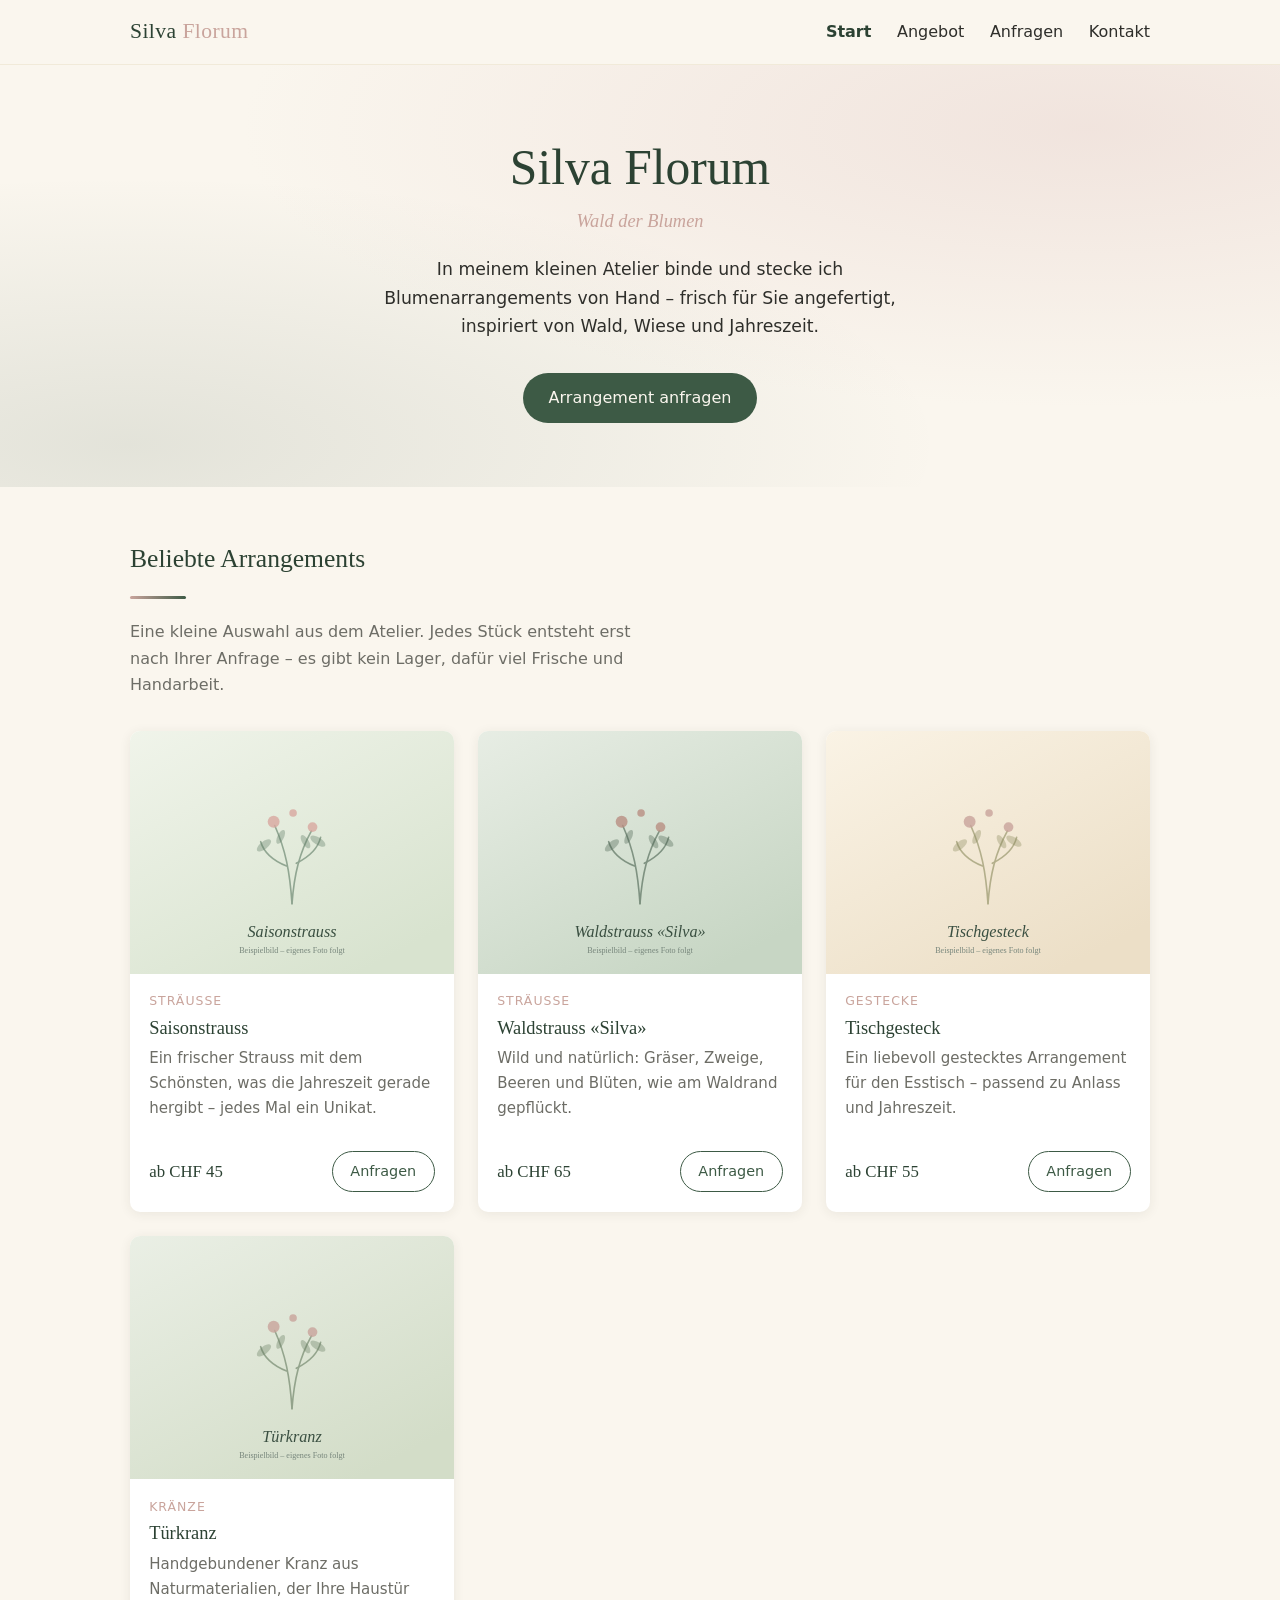
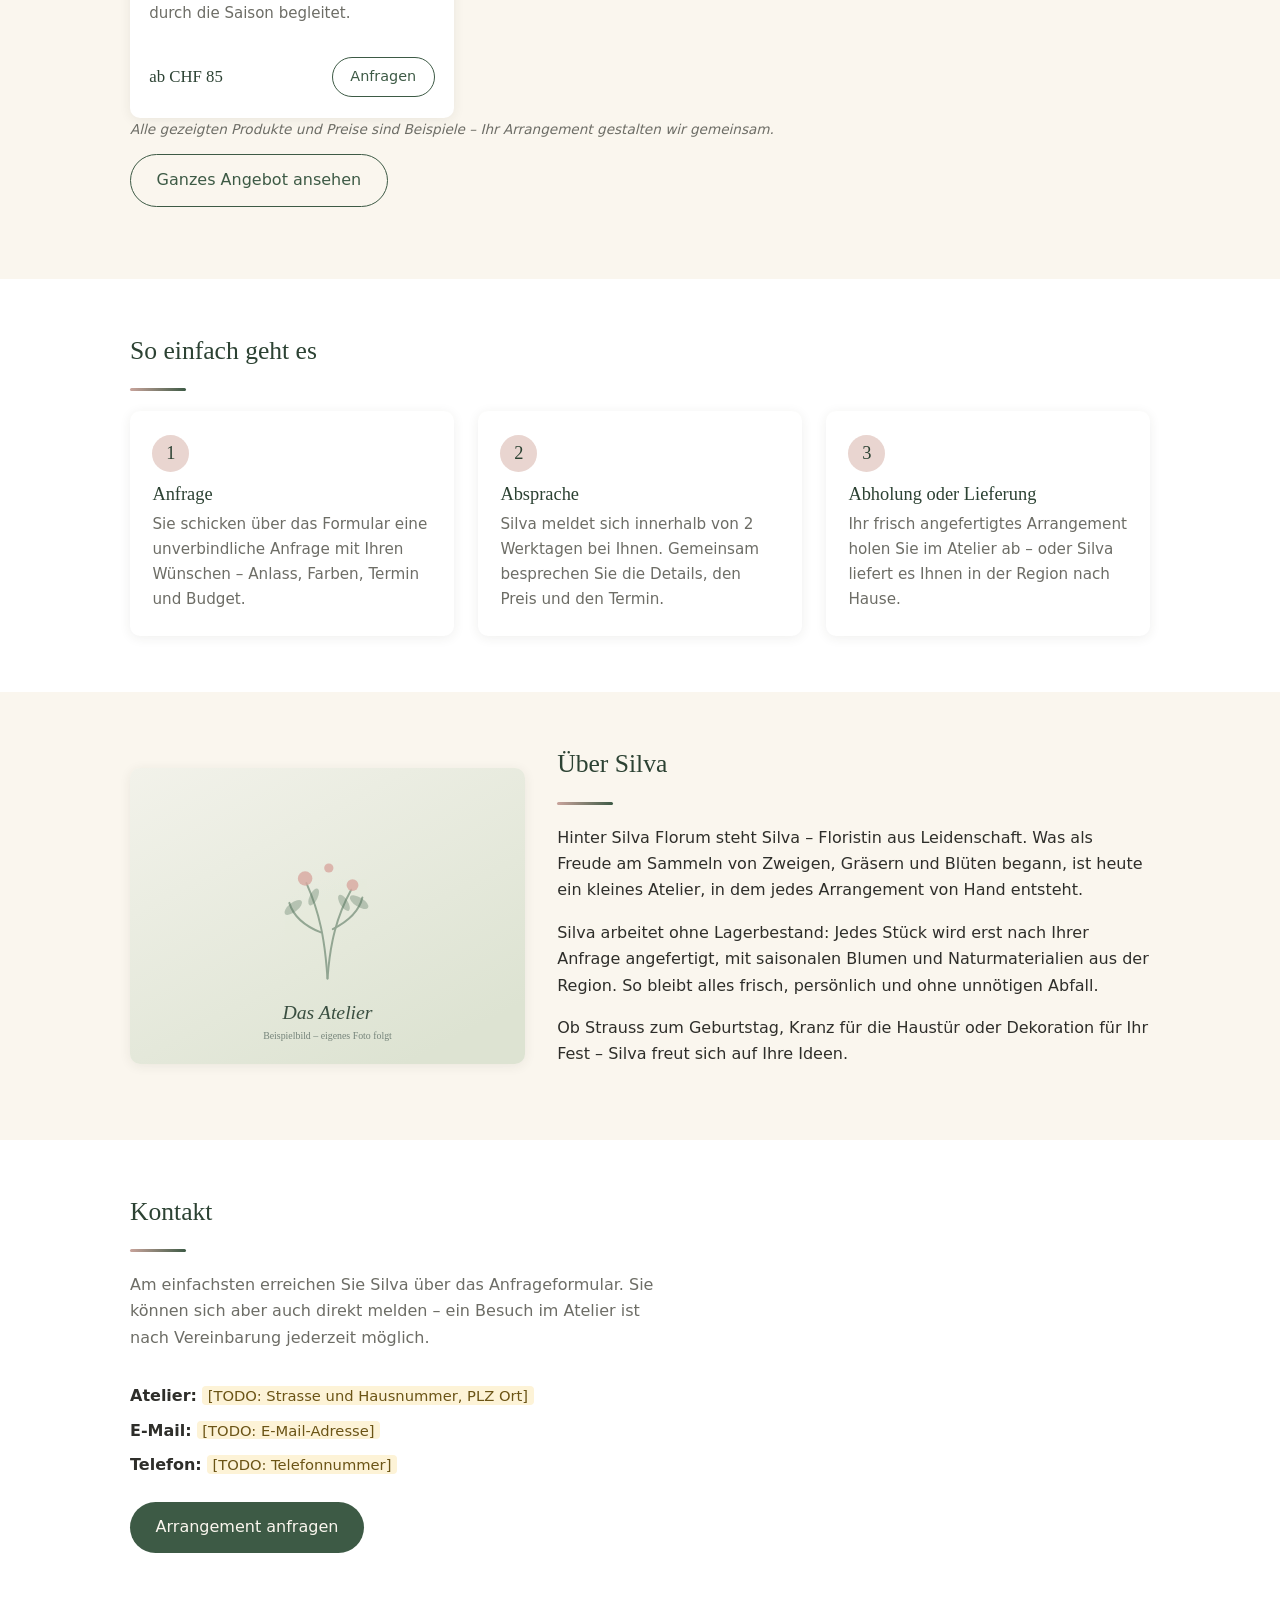
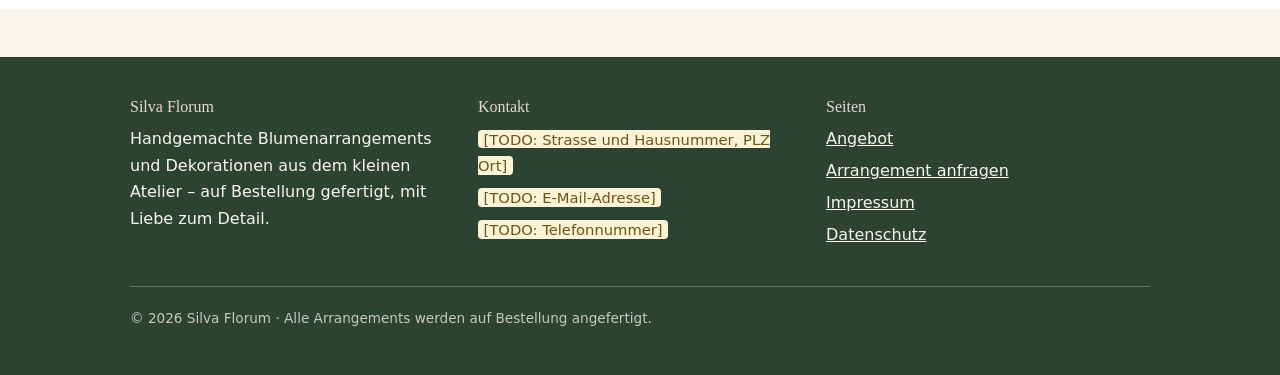
==== index.html @ c8ea64a7 "MVP der Silva-Florum-Website: statische Seiten, Produktdaten, Anfrageformular - Startseite mit Hero," ====
<!DOCTYPE html>
<html lang="de-CH">
<head>
  <meta charset="UTF-8">
  <meta name="viewport" content="width=device-width, initial-scale=1.0">
  <title>Silva Florum – Wald der Blumen | Blumenatelier</title>
  <meta name="description" content="Silva Florum – handgemachte Blumenarrangements und Dekorationen auf Bestellung. Kleines Blumenatelier in der Schweiz, Abholung im Atelier oder regionale Lieferung.">
  <link rel="stylesheet" href="css/style.css">
</head>
<body>

  <!-- ================= Header (auf allen Seiten identisch) ================= -->
  <header class="kopf">
    <div class="inhalt kopf-innen">
      <a class="logo" href="index.html">Silva <span>Florum</span></a>
      <button class="nav-knopf" aria-expanded="false" aria-controls="hauptnavigation" aria-label="Menü öffnen oder schliessen">
        <span></span><span></span><span></span>
      </button>
      <nav class="navigation" id="hauptnavigation" aria-label="Hauptnavigation">
        <ul>
          <li><a href="index.html" aria-current="page">Start</a></li>
          <li><a href="angebot.html">Angebot</a></li>
          <li><a href="bestellen.html">Anfragen</a></li>
          <li><a href="index.html#kontakt">Kontakt</a></li>
        </ul>
      </nav>
    </div>
  </header>

  <main>

    <!-- ================= Hero ================= -->
    <section class="hero">
      <div class="inhalt">
        <h1>Silva Florum</h1>
        <p class="untertitel">Wald der Blumen</p>
        <p class="einleitung">
          In meinem kleinen Atelier binde und stecke ich Blumenarrangements von Hand –
          frisch für Sie angefertigt, inspiriert von Wald, Wiese und Jahreszeit.
        </p>
        <a class="button button--primaer" href="bestellen.html">Arrangement anfragen</a>
      </div>
    </section>

    <!-- ================= Hervorgehobene Arrangements ================= -->
    <section class="abschnitt">
      <div class="inhalt">
        <h2>Beliebte Arrangements</h2>
        <hr class="zier-linie">
        <p class="abschnitt-untertitel">
          Eine kleine Auswahl aus dem Atelier. Jedes Stück entsteht erst nach Ihrer
          Anfrage – es gibt kein Lager, dafür viel Frische und Handarbeit.
        </p>
        <div class="karten-raster" id="hervorgehobene-produkte">
          <!-- Karten werden per JavaScript aus data/products.js eingesetzt -->
        </div>
        <p class="beispiel-hinweis">
          Alle gezeigten Produkte und Preise sind Beispiele – Ihr Arrangement gestalten wir gemeinsam.
        </p>
        <p><a class="button button--sekundaer" href="angebot.html">Ganzes Angebot ansehen</a></p>
      </div>
    </section>

    <!-- ================= Ablauf in 3 Schritten ================= -->
    <section class="abschnitt abschnitt--hell">
      <div class="inhalt">
        <h2>So einfach geht es</h2>
        <hr class="zier-linie">
        <div class="schritte">
          <div class="schritt">
            <h3>Anfrage</h3>
            <p>
              Sie schicken über das Formular eine unverbindliche Anfrage mit Ihren
              Wünschen – Anlass, Farben, Termin und Budget.
            </p>
          </div>
          <div class="schritt">
            <h3>Absprache</h3>
            <p>
              Silva meldet sich innerhalb von 2 Werktagen bei Ihnen. Gemeinsam
              besprechen Sie die Details, den Preis und den Termin.
            </p>
          </div>
          <div class="schritt">
            <h3>Abholung oder Lieferung</h3>
            <p>
              Ihr frisch angefertigtes Arrangement holen Sie im Atelier ab – oder
              Silva liefert es Ihnen in der Region nach Hause.
            </p>
          </div>
        </div>
      </div>
    </section>

    <!-- ================= Über Silva ================= -->
    <section class="abschnitt">
      <div class="inhalt ueber">
        <div class="ueber-bild">
          <img src="images/atelier.svg" alt="Beispielbild: Das Atelier von Silva Florum">
        </div>
        <div>
          <h2>Über Silva</h2>
          <hr class="zier-linie">
          <p>
            Hinter Silva Florum steht Silva – Floristin aus Leidenschaft. Was als
            Freude am Sammeln von Zweigen, Gräsern und Blüten begann, ist heute ein
            kleines Atelier, in dem jedes Arrangement von Hand entsteht.
          </p>
          <p>
            Silva arbeitet ohne Lagerbestand: Jedes Stück wird erst nach Ihrer
            Anfrage angefertigt, mit saisonalen Blumen und Naturmaterialien aus der
            Region. So bleibt alles frisch, persönlich und ohne unnötigen Abfall.
          </p>
          <p>
            <!-- TODO: Diesen Text gerne durch Silvas eigene Geschichte ersetzen. -->
            Ob Strauss zum Geburtstag, Kranz für die Haustür oder Dekoration für
            Ihr Fest – Silva freut sich auf Ihre Ideen.
          </p>
        </div>
      </div>
    </section>

    <!-- ================= Kontakt ================= -->
    <section class="abschnitt abschnitt--hell" id="kontakt">
      <div class="inhalt">
        <h2>Kontakt</h2>
        <hr class="zier-linie">
        <p class="abschnitt-untertitel">
          Am einfachsten erreichen Sie Silva über das Anfrageformular. Sie können
          sich aber auch direkt melden – ein Besuch im Atelier ist nach Vereinbarung
          jederzeit möglich.
        </p>
        <ul class="kontakt-liste">
          <li><strong>Atelier:</strong> <span class="todo">[TODO: Strasse und Hausnummer, PLZ Ort]</span></li>
          <li><strong>E-Mail:</strong> <span class="todo">[TODO: E-Mail-Adresse]</span></li>
          <li><strong>Telefon:</strong> <span class="todo">[TODO: Telefonnummer]</span></li>
        </ul>
        <a class="button button--primaer" href="bestellen.html">Arrangement anfragen</a>
      </div>
    </section>

  </main>

  <!-- ================= Footer (auf allen Seiten identisch) ================= -->
  <footer class="fuss">
    <div class="inhalt">
      <div class="fuss-raster">
        <div>
          <h3>Silva Florum</h3>
          <p>
            Handgemachte Blumenarrangements und Dekorationen aus dem kleinen
            Atelier – auf Bestellung gefertigt, mit Liebe zum Detail.
          </p>
        </div>
        <div>
          <h3>Kontakt</h3>
          <ul>
            <li><span class="todo">[TODO: Strasse und Hausnummer, PLZ Ort]</span></li>
            <li><span class="todo">[TODO: E-Mail-Adresse]</span></li>
            <li><span class="todo">[TODO: Telefonnummer]</span></li>
          </ul>
        </div>
        <div>
          <h3>Seiten</h3>
          <ul>
            <li><a href="angebot.html">Angebot</a></li>
            <li><a href="bestellen.html">Arrangement anfragen</a></li>
            <li><a href="impressum.html">Impressum</a></li>
            <li><a href="datenschutz.html">Datenschutz</a></li>
          </ul>
        </div>
      </div>
      <p class="fuss-unten">
        © <span id="jahr">2026</span> Silva Florum · Alle Arrangements werden auf Bestellung angefertigt.
      </p>
    </div>
  </footer>

  <script src="data/products.js"></script>
  <script src="js/main.js"></script>
  <script>
    // Auf der Startseite nur die hervorgehobenen Produkte zeigen
    document.addEventListener("DOMContentLoaded", function () {
      zeigeProdukte("hervorgehobene-produkte", true);
    });
  </script>
</body>
</html>
---- css/style.css ----
/* ============================================================
   Silva Florum – zentrales Stylesheet
   Farbpalette und Grundwerte als CSS-Variablen (siehe :root).
   Mobile-first: Grundstile gelten fürs Handy, @media-Blöcke
   erweitern das Layout für grössere Bildschirme.
   ============================================================ */

:root {
  /* Farbpalette */
  --waldgruen: #3d5a45;
  --waldgruen-dunkel: #2c4233;
  --waldgruen-hell: #eaf0e8;
  --creme: #faf6ee;
  --creme-dunkel: #f1ead9;
  --rose: #e9d5d0;
  --rose-dunkel: #c9a49c;
  --anthrazit: #2e2e2a;
  --grau: #6d6d66;
  --weiss: #ffffff;

  /* Schriften (nur Systemschriften, keine externen Dienste) */
  --schrift-titel: Georgia, "Times New Roman", serif;
  --schrift-text: system-ui, -apple-system, "Segoe UI", Roboto, "Helvetica Neue", Arial, sans-serif;

  /* Abstände und Radien */
  --radius: 10px;
  --schatten: 0 2px 12px rgba(46, 46, 42, 0.08);
  --inhalt-breite: 1060px;
}

/* ---------- Grundlagen ---------- */

*,
*::before,
*::after {
  box-sizing: border-box;
}

html {
  scroll-behavior: smooth;
}

body {
  margin: 0;
  font-family: var(--schrift-text);
  font-size: 1rem;
  line-height: 1.65;
  color: var(--anthrazit);
  background-color: var(--creme);
}

h1,
h2,
h3 {
  font-family: var(--schrift-titel);
  font-weight: normal;
  color: var(--waldgruen-dunkel);
  line-height: 1.25;
}

h1 {
  font-size: 2.1rem;
}

h2 {
  font-size: 1.6rem;
  margin-top: 0;
}

h3 {
  font-size: 1.15rem;
}

p {
  margin: 0 0 1em;
}

a {
  color: var(--waldgruen);
}

a:hover,
a:focus {
  color: var(--waldgruen-dunkel);
}

img {
  max-width: 100%;
  display: block;
}

/* Elemente mit hidden-Attribut immer ausblenden, auch wenn eine
   Klasse (z.B. .karte mit display:flex) etwas anderes sagt. */
[hidden] {
  display: none !important;
}

.inhalt {
  max-width: var(--inhalt-breite);
  margin: 0 auto;
  padding: 0 1.25rem;
}

.abschnitt {
  padding: 3.5rem 0;
}

.abschnitt--hell {
  background-color: var(--weiss);
}

.abschnitt-untertitel {
  color: var(--grau);
  max-width: 34rem;
  margin-bottom: 2rem;
}

/* Kleine botanische Trennlinie unter Abschnittstiteln */
.zier-linie {
  width: 3.5rem;
  height: 3px;
  border: none;
  margin: 0.75rem 0 1.25rem;
  background: linear-gradient(to right, var(--rose-dunkel), var(--waldgruen));
  border-radius: 3px;
}

/* ---------- Buttons ---------- */

.button {
  display: inline-block;
  padding: 0.75rem 1.6rem;
  border: none;
  border-radius: 999px;
  font-family: var(--schrift-text);
  font-size: 1rem;
  text-decoration: none;
  cursor: pointer;
  transition: background-color 0.2s ease, color 0.2s ease;
}

.button--primaer {
  background-color: var(--waldgruen);
  color: var(--creme);
}

.button--primaer:hover,
.button--primaer:focus {
  background-color: var(--waldgruen-dunkel);
  color: var(--weiss);
}

.button--sekundaer {
  background-color: transparent;
  color: var(--waldgruen);
  border: 1.5px solid var(--waldgruen);
}

.button--sekundaer:hover,
.button--sekundaer:focus {
  background-color: var(--waldgruen-hell);
  color: var(--waldgruen-dunkel);
}

/* ---------- Header und Navigation ---------- */

.kopf {
  background-color: var(--creme);
  border-bottom: 1px solid var(--creme-dunkel);
  position: sticky;
  top: 0;
  z-index: 10;
}

.kopf-innen {
  display: flex;
  flex-wrap: wrap;
  align-items: center;
  justify-content: space-between;
  gap: 1rem;
  padding-top: 0.9rem;
  padding-bottom: 0.9rem;
}

.logo {
  font-family: var(--schrift-titel);
  font-size: 1.35rem;
  color: var(--waldgruen-dunkel);
  text-decoration: none;
  letter-spacing: 0.02em;
}

.logo span {
  color: var(--rose-dunkel);
}

/* Burger-Knopf: nur am Handy sichtbar */
.nav-knopf {
  display: inline-flex;
  flex-direction: column;
  gap: 5px;
  background: none;
  border: none;
  padding: 0.5rem;
  cursor: pointer;
}

.nav-knopf span {
  width: 24px;
  height: 2px;
  background-color: var(--anthrazit);
  border-radius: 2px;
}

.navigation {
  display: none;
  width: 100%;
}

.navigation.offen {
  display: block;
}

.navigation ul {
  list-style: none;
  margin: 0;
  padding: 0.5rem 0 1rem;
}

.navigation a {
  display: block;
  padding: 0.6rem 0;
  text-decoration: none;
  color: var(--anthrazit);
  border-bottom: 1px solid var(--creme-dunkel);
}

.navigation a:hover,
.navigation a:focus,
.navigation a[aria-current="page"] {
  color: var(--waldgruen-dunkel);
}

.navigation a[aria-current="page"] {
  font-weight: 600;
}

@media (min-width: 720px) {
  .kopf-innen {
    flex-wrap: nowrap;
  }

  .nav-knopf {
    display: none;
  }

  .navigation {
    display: block;
    width: auto;
  }

  .navigation ul {
    display: flex;
    gap: 1.6rem;
    padding: 0;
  }

  .navigation a {
    border-bottom: none;
    padding: 0.25rem 0;
  }
}

/* ---------- Hero ---------- */

.hero {
  background:
    radial-gradient(ellipse at 85% 15%, rgba(233, 213, 208, 0.55), transparent 55%),
    radial-gradient(ellipse at 10% 90%, rgba(61, 90, 69, 0.12), transparent 50%),
    var(--creme);
  padding: 4.5rem 0 4rem;
  text-align: center;
}

.hero h1 {
  font-size: 2.4rem;
  margin: 0 0 0.4rem;
}

.hero .untertitel {
  font-family: var(--schrift-titel);
  font-style: italic;
  color: var(--rose-dunkel);
  font-size: 1.15rem;
  margin-bottom: 1.2rem;
}

.hero .einleitung {
  max-width: 32rem;
  margin: 0 auto 2rem;
  font-size: 1.08rem;
}

@media (min-width: 720px) {
  .hero h1 {
    font-size: 3.1rem;
  }
}

/* ---------- Produktkarten ---------- */

.karten-raster {
  display: grid;
  gap: 1.5rem;
  grid-template-columns: 1fr;
}

@media (min-width: 560px) {
  .karten-raster {
    grid-template-columns: repeat(2, 1fr);
  }
}

@media (min-width: 900px) {
  .karten-raster {
    grid-template-columns: repeat(3, 1fr);
  }
}

.karte {
  background-color: var(--weiss);
  border-radius: var(--radius);
  box-shadow: var(--schatten);
  overflow: hidden;
  display: flex;
  flex-direction: column;
}

.karte img {
  width: 100%;
  aspect-ratio: 4 / 3;
  object-fit: cover;
}

.karte-inhalt {
  padding: 1.1rem 1.2rem 1.3rem;
  display: flex;
  flex-direction: column;
  flex-grow: 1;
}

.karte-kategorie {
  font-size: 0.78rem;
  text-transform: uppercase;
  letter-spacing: 0.08em;
  color: var(--rose-dunkel);
  margin-bottom: 0.3rem;
}

.karte h3 {
  margin: 0 0 0.4rem;
}

.karte-beschreibung {
  font-size: 0.94rem;
  color: var(--grau);
  flex-grow: 1;
}

.karte-fuss {
  display: flex;
  align-items: center;
  justify-content: space-between;
  gap: 0.5rem;
  margin-top: 1rem;
}

.karte-preis {
  font-family: var(--schrift-titel);
  color: var(--waldgruen-dunkel);
  font-size: 1.05rem;
}

.karte .button {
  padding: 0.45rem 1.1rem;
  font-size: 0.9rem;
}

.beispiel-hinweis {
  font-size: 0.85rem;
  color: var(--grau);
  font-style: italic;
}

/* Kategorie-Filter auf der Angebotsseite */
.filter-leiste {
  display: flex;
  flex-wrap: wrap;
  gap: 0.5rem;
  margin-bottom: 2rem;
}

.filter-knopf {
  padding: 0.4rem 1rem;
  border: 1.5px solid var(--waldgruen-hell);
  border-radius: 999px;
  background-color: var(--weiss);
  color: var(--anthrazit);
  font-family: var(--schrift-text);
  font-size: 0.9rem;
  cursor: pointer;
}

.filter-knopf:hover {
  border-color: var(--waldgruen);
}

.filter-knopf.aktiv {
  background-color: var(--waldgruen);
  border-color: var(--waldgruen);
  color: var(--creme);
}

/* ---------- Ablauf in 3 Schritten ---------- */

.schritte {
  display: grid;
  gap: 1.5rem;
  grid-template-columns: 1fr;
  counter-reset: schritt;
}

@media (min-width: 720px) {
  .schritte {
    grid-template-columns: repeat(3, 1fr);
  }
}

.schritt {
  background-color: var(--weiss);
  border-radius: var(--radius);
  box-shadow: var(--schatten);
  padding: 1.5rem 1.4rem;
}

.schritt::before {
  counter-increment: schritt;
  content: counter(schritt);
  display: inline-flex;
  align-items: center;
  justify-content: center;
  width: 2.3rem;
  height: 2.3rem;
  border-radius: 50%;
  background-color: var(--rose);
  color: var(--waldgruen-dunkel);
  font-family: var(--schrift-titel);
  font-size: 1.15rem;
  margin-bottom: 0.7rem;
}

.schritt h3 {
  margin: 0 0 0.4rem;
}

.schritt p {
  margin: 0;
  font-size: 0.95rem;
  color: var(--grau);
}

/* ---------- Über Silva ---------- */

.ueber {
  display: grid;
  gap: 2rem;
  align-items: center;
}

@media (min-width: 720px) {
  .ueber {
    grid-template-columns: 2fr 3fr;
  }
}

.ueber-bild {
  border-radius: var(--radius);
  overflow: hidden;
  box-shadow: var(--schatten);
}

/* ---------- Kontakt ---------- */

.kontakt-liste {
  list-style: none;
  padding: 0;
  margin: 0 0 1.5rem;
}

.kontakt-liste li {
  margin-bottom: 0.5rem;
}

/* ---------- Formular ---------- */

.formular {
  background-color: var(--weiss);
  border-radius: var(--radius);
  box-shadow: var(--schatten);
  padding: 1.75rem 1.4rem;
  max-width: 42rem;
}

@media (min-width: 720px) {
  .formular {
    padding: 2.5rem;
  }
}

.formular-feld {
  margin-bottom: 1.3rem;
}

.formular-feld label {
  display: block;
  font-weight: 600;
  margin-bottom: 0.35rem;
}

.pflicht {
  color: var(--rose-dunkel);
}

.feld-hinweis {
  font-size: 0.85rem;
  color: var(--grau);
  margin: 0.25rem 0 0;
}

input[type="text"],
input[type="email"],
input[type="tel"],
input[type="date"],
select,
textarea {
  width: 100%;
  padding: 0.65rem 0.8rem;
  border: 1.5px solid var(--creme-dunkel);
  border-radius: 6px;
  font-family: var(--schrift-text);
  font-size: 1rem;
  color: var(--anthrazit);
  background-color: var(--weiss);
}

input:focus,
select:focus,
textarea:focus {
  outline: 2px solid var(--waldgruen);
  outline-offset: 1px;
  border-color: var(--waldgruen);
}

textarea {
  min-height: 7rem;
  resize: vertical;
}

fieldset {
  border: 1.5px solid var(--creme-dunkel);
  border-radius: 6px;
  padding: 0.9rem 1rem;
  margin: 0;
}

legend {
  font-weight: 600;
  padding: 0 0.4rem;
}

.radio-zeile,
.checkbox-zeile {
  display: flex;
  align-items: flex-start;
  gap: 0.55rem;
  margin-bottom: 0.4rem;
}

.radio-zeile label,
.checkbox-zeile label {
  font-weight: normal;
  margin: 0;
}

.radio-zeile input,
.checkbox-zeile input {
  width: 1.1rem;
  height: 1.1rem;
  margin-top: 0.25rem;
  flex-shrink: 0;
  accent-color: var(--waldgruen);
}

/* Meldungen (Erfolg / Fehler) */
.meldung {
  padding: 1rem 1.2rem;
  border-radius: 6px;
  margin-bottom: 1.3rem;
}

.meldung--erfolg {
  background-color: var(--waldgruen-hell);
  border: 1.5px solid var(--waldgruen);
  color: var(--waldgruen-dunkel);
}

.meldung--fehler {
  background-color: #f9e8e6;
  border: 1.5px solid var(--rose-dunkel);
  color: #7c4038;
}

.info-kasten {
  background-color: var(--waldgruen-hell);
  border-left: 4px solid var(--waldgruen);
  border-radius: 0 6px 6px 0;
  padding: 0.9rem 1.1rem;
  font-size: 0.93rem;
  margin: 1.5rem 0;
}

/* ---------- Rechtstexte (Impressum, Datenschutz) ---------- */

.textseite {
  max-width: 44rem;
}

.textseite h2 {
  margin-top: 2.2rem;
  font-size: 1.3rem;
}

.todo {
  background-color: #fdf3d7;
  color: #6b5416;
  border-radius: 4px;
  padding: 0.05rem 0.35rem;
  font-family: var(--schrift-text);
  font-size: 0.92em;
}

/* ---------- Footer ---------- */

.fuss {
  background-color: var(--waldgruen-dunkel);
  color: var(--creme);
  padding: 2.5rem 0 2rem;
  margin-top: 3rem;
}

.fuss a {
  color: var(--creme);
}

.fuss a:hover,
.fuss a:focus {
  color: var(--rose);
}

.fuss-raster {
  display: grid;
  gap: 1.5rem;
  grid-template-columns: 1fr;
}

@media (min-width: 720px) {
  .fuss-raster {
    grid-template-columns: repeat(3, 1fr);
  }
}

.fuss h3 {
  color: var(--rose);
  font-size: 1rem;
  margin: 0 0 0.6rem;
}

.fuss ul {
  list-style: none;
  margin: 0;
  padding: 0;
}

.fuss li {
  margin-bottom: 0.35rem;
}

.fuss-unten {
  margin-top: 2rem;
  padding-top: 1.2rem;
  border-top: 1px solid rgba(250, 246, 238, 0.25);
  font-size: 0.85rem;
  color: rgba(250, 246, 238, 0.75);
}

/* ---------- Kleinkram ---------- */

.nur-vorlesen {
  position: absolute;
  width: 1px;
  height: 1px;
  overflow: hidden;
  clip: rect(0 0 0 0);
  white-space: nowrap;
}
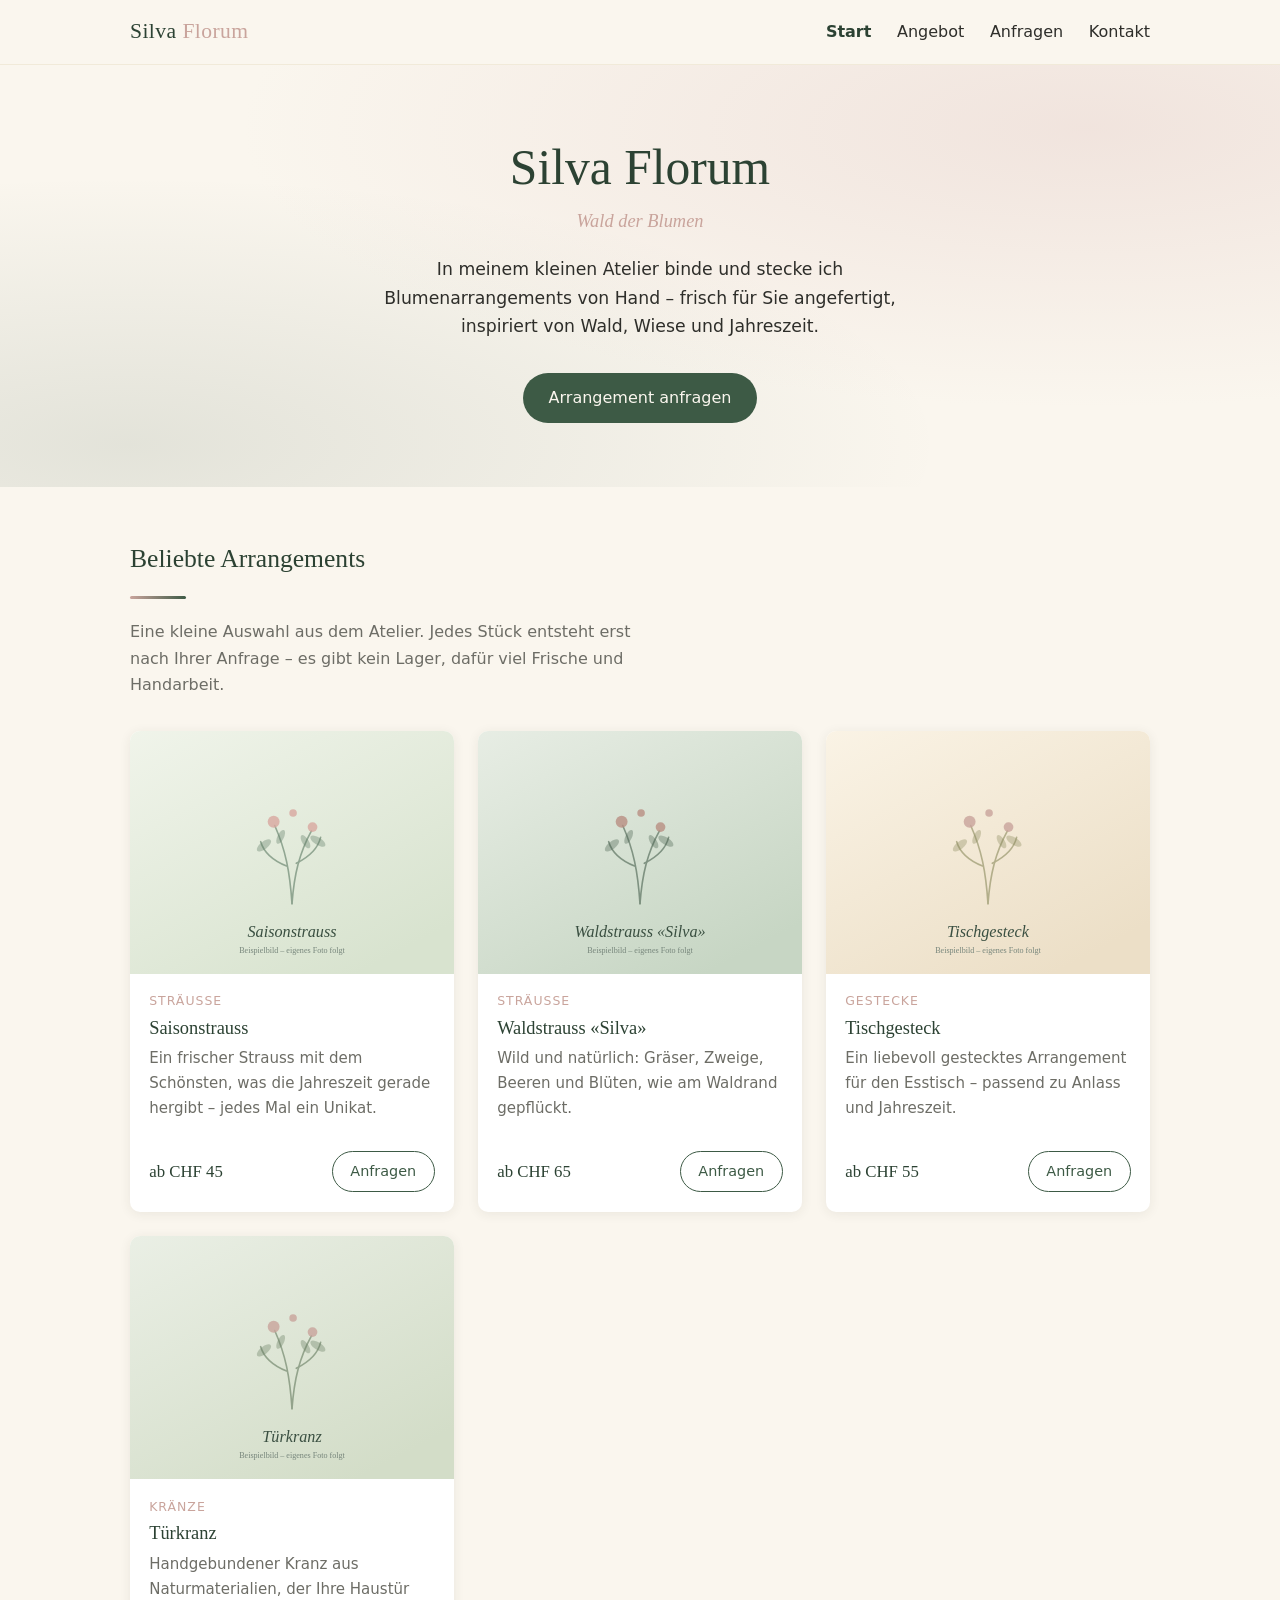
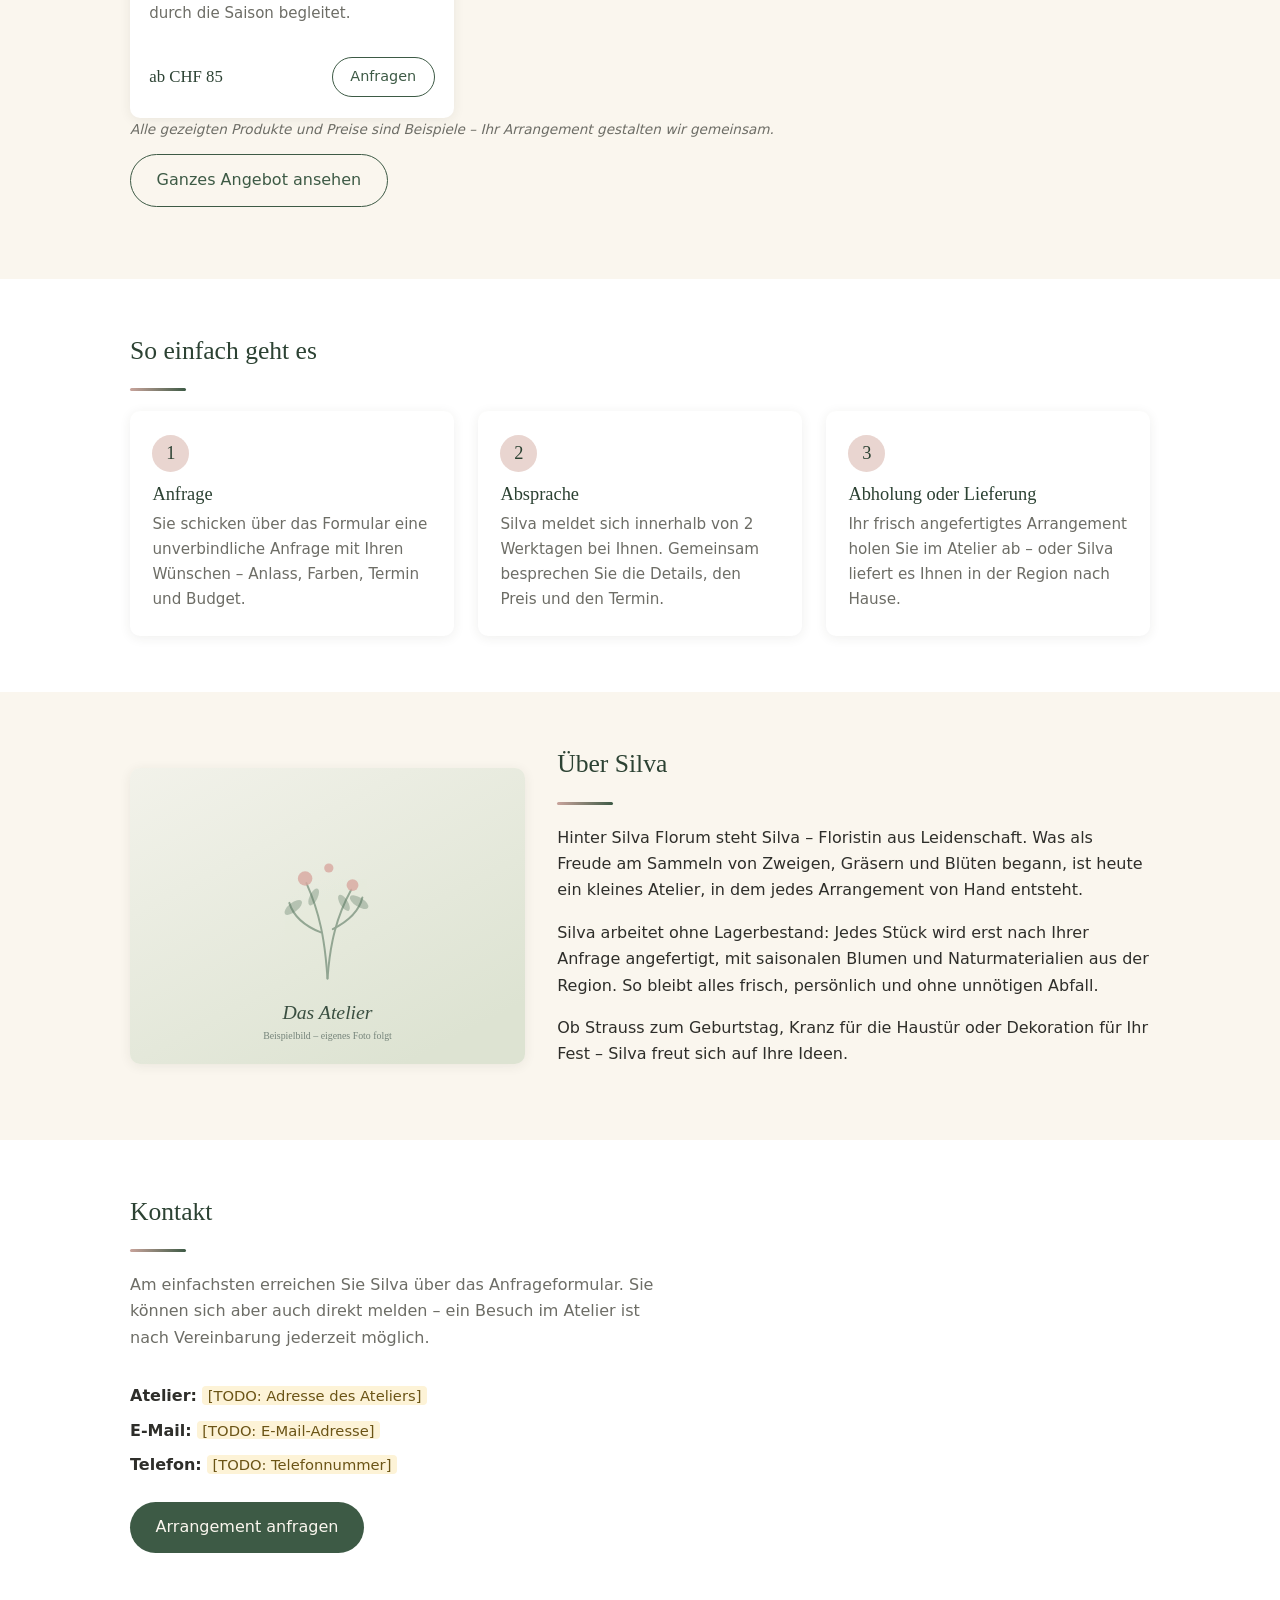
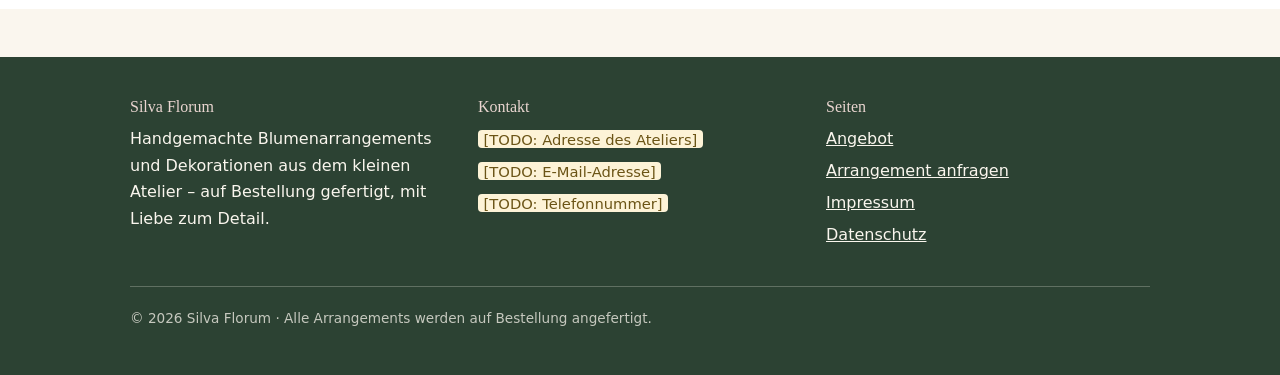
==== commit c3684d3f: "Kontaktangaben zentral in data/einstellungen.js, Anfänger-README, Domain-Vorbereitung - Neue Datei d" ====
--- a/index.html
+++ b/index.html
@@ -101,6 +101,8 @@
         <div>
           <h2>Über Silva</h2>
           <hr class="zier-linie">
+          <!-- TODO: Die drei Absätze unten durch Silvas eigene Geschichte ersetzen.
+               Jeder Absatz steht zwischen <p> und </p> – diese Klammern stehen lassen. -->
           <p>
             Hinter Silva Florum steht Silva – Floristin aus Leidenschaft. Was als
             Freude am Sammeln von Zweigen, Gräsern und Blüten begann, ist heute ein
@@ -112,7 +114,6 @@
             Region. So bleibt alles frisch, persönlich und ohne unnötigen Abfall.
           </p>
           <p>
-            <!-- TODO: Diesen Text gerne durch Silvas eigene Geschichte ersetzen. -->
             Ob Strauss zum Geburtstag, Kranz für die Haustür oder Dekoration für
             Ihr Fest – Silva freut sich auf Ihre Ideen.
           </p>
@@ -131,9 +132,10 @@
           jederzeit möglich.
         </p>
         <ul class="kontakt-liste">
-          <li><strong>Atelier:</strong> <span class="todo">[TODO: Strasse und Hausnummer, PLZ Ort]</span></li>
-          <li><strong>E-Mail:</strong> <span class="todo">[TODO: E-Mail-Adresse]</span></li>
-          <li><strong>Telefon:</strong> <span class="todo">[TODO: Telefonnummer]</span></li>
+          <!-- Angaben kommen automatisch aus data/einstellungen.js -->
+          <li><strong>Atelier:</strong> <span data-feld="adresse"></span></li>
+          <li><strong>E-Mail:</strong> <a data-feld="email"></a></li>
+          <li><strong>Telefon:</strong> <a data-feld="telefon"></a></li>
         </ul>
         <a class="button button--primaer" href="bestellen.html">Arrangement anfragen</a>
       </div>
@@ -155,9 +157,10 @@
         <div>
           <h3>Kontakt</h3>
           <ul>
-            <li><span class="todo">[TODO: Strasse und Hausnummer, PLZ Ort]</span></li>
-            <li><span class="todo">[TODO: E-Mail-Adresse]</span></li>
-            <li><span class="todo">[TODO: Telefonnummer]</span></li>
+            <!-- Angaben kommen automatisch aus data/einstellungen.js -->
+            <li><span data-feld="adresse"></span></li>
+            <li><a data-feld="email"></a></li>
+            <li><a data-feld="telefon"></a></li>
           </ul>
         </div>
         <div>
@@ -177,6 +180,7 @@
   </footer>
 
   <script src="data/products.js"></script>
+  <script src="data/einstellungen.js"></script>
   <script src="js/main.js"></script>
   <script>
     // Auf der Startseite nur die hervorgehobenen Produkte zeigen
--- a/css/style.css
+++ b/css/style.css
@@ -640,7 +640,8 @@
   font-size: 1.3rem;
 }
 
-.todo {
+.todo,
+.fuss a.todo {
   background-color: #fdf3d7;
   color: #6b5416;
   border-radius: 4px;
